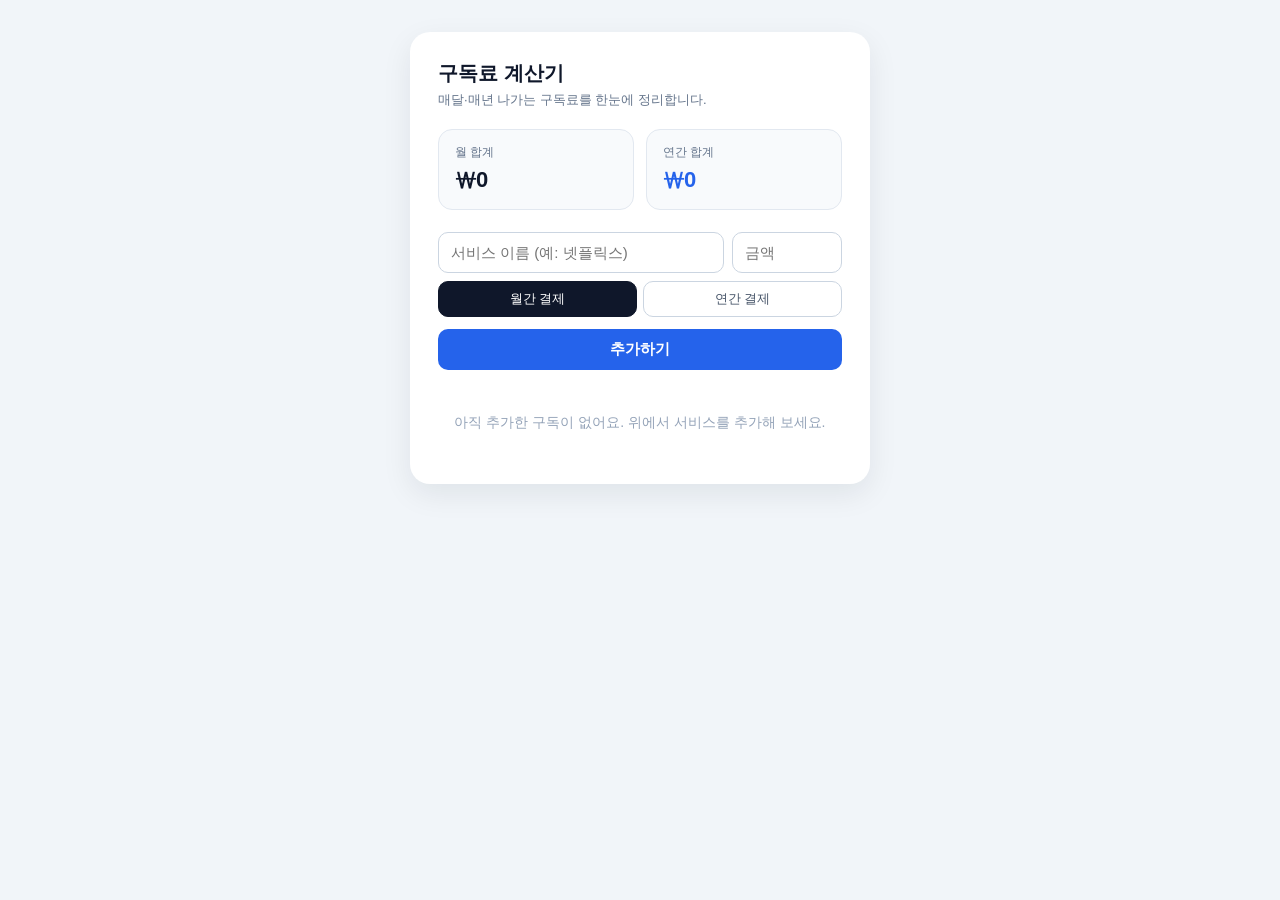
==== chapters/ch03-아티팩트-코드-없이-도구-만들기/구독료-계산기/index.html @ 74e88dda "docs: ch02·03·05 서술화 및 원고 실습 자산 추가 - 표 위주 README를 '소제목+서술' 스타일로 전환(책 연결 절 번호 보존) - ch02: 프롬프트 기법·문서 " ====
<!DOCTYPE html>
<!--
  구독료 계산기 — 『클로드 활용 입문서』 3장 예제 3.2~3.3 재현
  책에서 클로드 아티팩트로 만든 도구를, 같은 동작으로 단일 HTML 파일에 담았습니다.
  - 서비스 이름 + 월 요금을 한 줄씩 추가/삭제 (Enter로도 추가)
  - 월 합계와 연간 합계(월 × 12)를 상단 카드에 표시
  - 항목마다 월간/연간 결제 선택, 연간은 12로 나눠 월 비용으로 환산해 합계에 반영
  - 월 환산 기준 가장 비싼 구독은 👑 왕관과 노란 배경으로 강조
  - 입력 내용은 브라우저에 자동 저장되어 다시 열어도 유지
  인터넷 연결 없이 브라우저로 바로 열어 쓸 수 있습니다.
-->
<html lang="ko">
<head>
<meta charset="UTF-8">
<meta name="viewport" content="width=device-width, initial-scale=1.0">
<title>구독료 계산기</title>
<style>
  * { box-sizing: border-box; }
  body {
    margin: 0; min-height: 100vh; display: flex; align-items: flex-start; justify-content: center;
    background: #f1f5f9; font-family: -apple-system, "Apple SD Gothic Neo", "Malgun Gothic", sans-serif;
    color: #0f172a; padding: 32px 16px;
  }
  .card {
    background: #fff; border-radius: 20px; box-shadow: 0 10px 30px rgba(15,23,42,.08);
    width: 100%; max-width: 460px; padding: 28px;
  }
  h1 { font-size: 20px; margin: 0 0 4px; }
  .sub { color: #64748b; font-size: 13px; margin-bottom: 20px; }

  .totals { display: flex; gap: 12px; margin-bottom: 22px; }
  .total {
    flex: 1; background: #f8fafc; border: 1px solid #e2e8f0; border-radius: 14px;
    padding: 14px 16px;
  }
  .total .t-label { font-size: 12px; color: #64748b; margin-bottom: 4px; }
  .total .t-value { font-size: 22px; font-weight: 700; }
  .total.year .t-value { color: #2563eb; }

  .inputs { display: grid; grid-template-columns: 1fr 110px; gap: 8px; }
  .inputs input {
    width: 100%; padding: 11px 12px; font-size: 15px; border: 1px solid #cbd5e1;
    border-radius: 10px; background: #fff; color: #0f172a;
  }
  input:focus { outline: 2px solid #2563eb; border-color: transparent; }
  .cycle { display: flex; gap: 6px; margin: 8px 0 4px; }
  .cycle button {
    flex: 1; padding: 8px; font-size: 13px; border: 1px solid #cbd5e1; border-radius: 10px;
    background: #fff; color: #475569; cursor: pointer;
  }
  .cycle button.on { background: #0f172a; color: #fff; border-color: #0f172a; }
  .add {
    width: 100%; margin-top: 8px; padding: 11px; font-size: 15px; font-weight: 600;
    border: none; border-radius: 10px; background: #2563eb; color: #fff; cursor: pointer;
  }
  .add:hover { background: #1d4ed8; }

  ul { list-style: none; margin: 20px 0 0; padding: 0; }
  li {
    display: flex; align-items: center; gap: 10px; padding: 12px 14px; border-radius: 12px;
    border: 1px solid #eef2f7; margin-bottom: 8px; transition: background .15s;
  }
  li.top { background: #fefce8; border-color: #fde68a; }
  li .crown { font-size: 16px; width: 18px; }
  li .name { font-weight: 600; flex: 1; min-width: 0; overflow: hidden; text-overflow: ellipsis; white-space: nowrap; }
  li .amt { text-align: right; font-variant-numeric: tabular-nums; }
  li .amt .per { font-size: 15px; font-weight: 600; }
  li .amt .note { display: block; font-size: 11px; color: #94a3b8; }
  li .del {
    border: none; background: none; color: #cbd5e1; font-size: 16px; cursor: pointer;
    opacity: 0; transition: opacity .15s; padding: 4px;
  }
  li:hover .del { opacity: 1; }
  li .del:hover { color: #ef4444; }
  .empty { color: #94a3b8; font-size: 14px; text-align: center; padding: 24px 0; }
</style>
</head>
<body>
  <div class="card">
    <h1>구독료 계산기</h1>
    <div class="sub">매달·매년 나가는 구독료를 한눈에 정리합니다.</div>

    <div class="totals">
      <div class="total month">
        <div class="t-label">월 합계</div>
        <div class="t-value" id="monthTotal">₩0</div>
      </div>
      <div class="total year">
        <div class="t-label">연간 합계</div>
        <div class="t-value" id="yearTotal">₩0</div>
      </div>
    </div>

    <div class="inputs">
      <input id="name" type="text" placeholder="서비스 이름 (예: 넷플릭스)">
      <input id="amount" type="number" inputmode="numeric" placeholder="금액">
    </div>
    <div class="cycle">
      <button type="button" data-cycle="monthly" class="on">월간 결제</button>
      <button type="button" data-cycle="yearly">연간 결제</button>
    </div>
    <button class="add" id="add">추가하기</button>

    <ul id="list"></ul>
    <div class="empty" id="empty">아직 추가한 구독이 없어요. 위에서 서비스를 추가해 보세요.</div>
  </div>

<script>
  const KEY = 'subscription-calculator-items';
  let items = load();
  let cycle = 'monthly';

  const $ = (id) => document.getElementById(id);
  const nameEl = $('name'), amountEl = $('amount'), listEl = $('list'), emptyEl = $('empty');

  function load() {
    try { return JSON.parse(localStorage.getItem(KEY)) || []; }
    catch (e) { return []; }
  }
  function save() { localStorage.setItem(KEY, JSON.stringify(items)); }

  // 연간 결제는 12로 나눠 월 비용으로 환산합니다(책 예제 3.3).
  const monthlyOf = (it) => it.cycle === 'yearly' ? it.amount / 12 : it.amount;
  const won = (n) => '₩' + Math.round(n).toLocaleString('ko-KR');

  function addItem() {
    const name = nameEl.value.trim();
    const amount = Number(amountEl.value);
    if (!name || !amount || amount <= 0) return;
    items.push({ name, amount, cycle });
    save();
    nameEl.value = ''; amountEl.value = ''; nameEl.focus();
    render();
  }

  function removeItem(i) { items.splice(i, 1); save(); render(); }

  function render() {
    const monthly = items.reduce((sum, it) => sum + monthlyOf(it), 0);
    $('monthTotal').textContent = won(monthly);
    $('yearTotal').textContent = won(monthly * 12);

    // 월 환산 기준 최고가 항목을 찾습니다.
    let topIdx = -1, topVal = 0;
    items.forEach((it, i) => { const m = monthlyOf(it); if (m > topVal) { topVal = m; topIdx = i; } });

    emptyEl.style.display = items.length ? 'none' : 'block';
    listEl.innerHTML = '';
    items.forEach((it, i) => {
      const li = document.createElement('li');
      if (i === topIdx) li.className = 'top';
      const note = it.cycle === 'yearly' ? `<span class="note">연 ${won(it.amount)} 결제</span>` : '';
      li.innerHTML =
        `<span class="crown">${i === topIdx ? '👑' : ''}</span>` +
        `<span class="name">${escapeHtml(it.name)}</span>` +
        `<span class="amt"><span class="per">${won(monthlyOf(it))} /월</span>${note}</span>` +
        `<button class="del" title="삭제" aria-label="삭제">🗑</button>`;
      li.querySelector('.del').addEventListener('click', () => removeItem(i));
      listEl.appendChild(li);
    });
  }

  function escapeHtml(s) {
    return s.replace(/[&<>"']/g, (c) => ({ '&': '&amp;', '<': '&lt;', '>': '&gt;', '"': '&quot;', "'": '&#39;' }[c]));
  }

  $('add').addEventListener('click', addItem);
  [nameEl, amountEl].forEach((el) => el.addEventListener('keydown', (e) => { if (e.key === 'Enter') addItem(); }));
  document.querySelectorAll('.cycle button').forEach((btn) => {
    btn.addEventListener('click', () => {
      cycle = btn.dataset.cycle;
      document.querySelectorAll('.cycle button').forEach((b) => b.classList.toggle('on', b === btn));
    });
  });

  render();
</script>
</body>
</html>
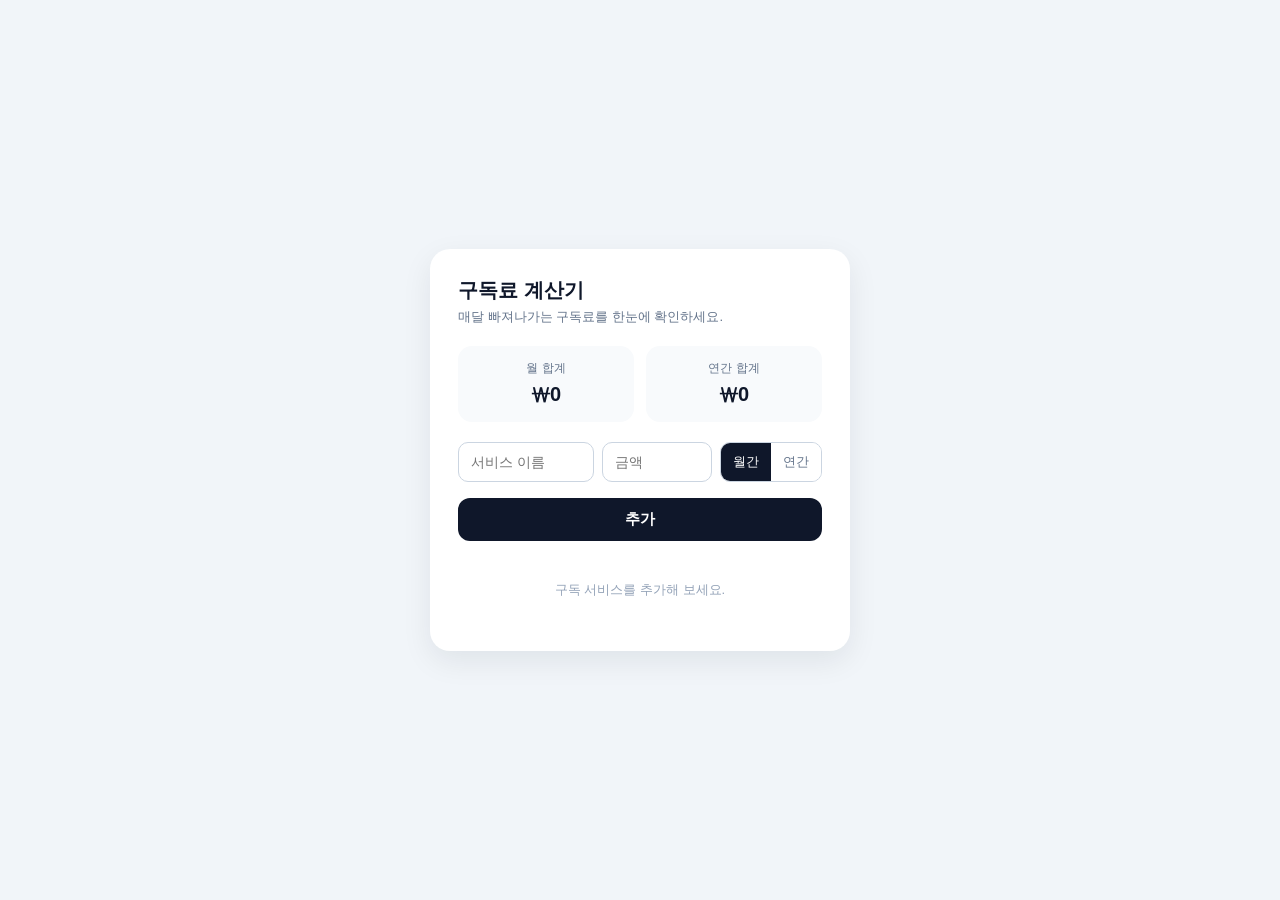
==== commit b2a386c1: "책 원고 예제 정합: 장별 프롬프트·실습 자산 보강 원고 [IN] 블록과 저장소를 맞추고, 3장 환율계산기를 구독료 계산기로 교체했다. 2장 예제 2.1~2.20, 5~9장 프롬프" ====
--- a/chapters/ch03-아티팩트-코드-없이-도구-만들기/구독료-계산기/index.html
+++ b/chapters/ch03-아티팩트-코드-없이-도구-만들기/구독료-계산기/index.html
@@ -1,13 +1,9 @@
 <!DOCTYPE html>
 <!--
   구독료 계산기 — 『클로드 활용 입문서』 3장 예제 3.2~3.3 재현
-  책에서 클로드 아티팩트로 만든 도구를, 같은 동작으로 단일 HTML 파일에 담았습니다.
-  - 서비스 이름 + 월 요금을 한 줄씩 추가/삭제 (Enter로도 추가)
-  - 월 합계와 연간 합계(월 × 12)를 상단 카드에 표시
-  - 항목마다 월간/연간 결제 선택, 연간은 12로 나눠 월 비용으로 환산해 합계에 반영
-  - 월 환산 기준 가장 비싼 구독은 👑 왕관과 노란 배경으로 강조
-  - 입력 내용은 브라우저에 자동 저장되어 다시 열어도 유지
-  인터넷 연결 없이 브라우저로 바로 열어 쓸 수 있습니다.
+  - 서비스 추가/삭제, 월·연 합계
+  - 항목별 월간/연간 결제 토글, 연간은 12로 나눠 월 환산
+  - 월 환산 기준 최고가 항목 강조(👑)
 -->
 <html lang="ko">
 <head>
@@ -17,163 +13,161 @@
 <style>
   * { box-sizing: border-box; }
   body {
-    margin: 0; min-height: 100vh; display: flex; align-items: flex-start; justify-content: center;
+    margin: 0; min-height: 100vh; display: flex; align-items: center; justify-content: center;
     background: #f1f5f9; font-family: -apple-system, "Apple SD Gothic Neo", "Malgun Gothic", sans-serif;
-    color: #0f172a; padding: 32px 16px;
+    color: #0f172a; padding: 24px;
   }
   .card {
     background: #fff; border-radius: 20px; box-shadow: 0 10px 30px rgba(15,23,42,.08);
-    width: 100%; max-width: 460px; padding: 28px;
+    width: 100%; max-width: 420px; padding: 28px;
   }
   h1 { font-size: 20px; margin: 0 0 4px; }
   .sub { color: #64748b; font-size: 13px; margin-bottom: 20px; }
-
-  .totals { display: flex; gap: 12px; margin-bottom: 22px; }
-  .total {
-    flex: 1; background: #f8fafc; border: 1px solid #e2e8f0; border-radius: 14px;
-    padding: 14px 16px;
+  .totals {
+    display: grid; grid-template-columns: 1fr 1fr; gap: 12px; margin-bottom: 20px;
   }
-  .total .t-label { font-size: 12px; color: #64748b; margin-bottom: 4px; }
-  .total .t-value { font-size: 22px; font-weight: 700; }
-  .total.year .t-value { color: #2563eb; }
-
-  .inputs { display: grid; grid-template-columns: 1fr 110px; gap: 8px; }
-  .inputs input {
-    width: 100%; padding: 11px 12px; font-size: 15px; border: 1px solid #cbd5e1;
-    border-radius: 10px; background: #fff; color: #0f172a;
+  .total-box {
+    background: #f8fafc; border-radius: 14px; padding: 14px; text-align: center;
   }
-  input:focus { outline: 2px solid #2563eb; border-color: transparent; }
-  .cycle { display: flex; gap: 6px; margin: 8px 0 4px; }
-  .cycle button {
-    flex: 1; padding: 8px; font-size: 13px; border: 1px solid #cbd5e1; border-radius: 10px;
-    background: #fff; color: #475569; cursor: pointer;
+  .total-box span { display: block; font-size: 12px; color: #64748b; margin-bottom: 4px; }
+  .total-box strong { font-size: 20px; color: #0f172a; }
+  .add-row { display: flex; gap: 8px; margin-bottom: 16px; flex-wrap: wrap; }
+  .add-row input { flex: 1; min-width: 100px; padding: 10px 12px; border: 1px solid #cbd5e1; border-radius: 10px; font-size: 14px; }
+  .add-row input[type="number"] { max-width: 110px; }
+  .toggle { display: flex; border: 1px solid #cbd5e1; border-radius: 10px; overflow: hidden; }
+  .toggle button {
+    border: none; background: #fff; padding: 10px 12px; font-size: 13px; cursor: pointer; color: #64748b;
   }
-  .cycle button.on { background: #0f172a; color: #fff; border-color: #0f172a; }
-  .add {
-    width: 100%; margin-top: 8px; padding: 11px; font-size: 15px; font-weight: 600;
-    border: none; border-radius: 10px; background: #2563eb; color: #fff; cursor: pointer;
+  .toggle button.active { background: #0f172a; color: #fff; }
+  .btn-add {
+    width: 100%; padding: 12px; border: none; border-radius: 12px; background: #0f172a; color: #fff;
+    font-size: 15px; font-weight: 600; cursor: pointer; margin-bottom: 16px;
   }
-  .add:hover { background: #1d4ed8; }
-
-  ul { list-style: none; margin: 20px 0 0; padding: 0; }
-  li {
-    display: flex; align-items: center; gap: 10px; padding: 12px 14px; border-radius: 12px;
-    border: 1px solid #eef2f7; margin-bottom: 8px; transition: background .15s;
+  .list { list-style: none; margin: 0; padding: 0; }
+  .item {
+    display: flex; align-items: center; justify-content: space-between; gap: 8px;
+    padding: 12px 14px; border-radius: 12px; margin-bottom: 8px; background: #f8fafc;
+    border: 1px solid #e2e8f0;
   }
-  li.top { background: #fefce8; border-color: #fde68a; }
-  li .crown { font-size: 16px; width: 18px; }
-  li .name { font-weight: 600; flex: 1; min-width: 0; overflow: hidden; text-overflow: ellipsis; white-space: nowrap; }
-  li .amt { text-align: right; font-variant-numeric: tabular-nums; }
-  li .amt .per { font-size: 15px; font-weight: 600; }
-  li .amt .note { display: block; font-size: 11px; color: #94a3b8; }
-  li .del {
-    border: none; background: none; color: #cbd5e1; font-size: 16px; cursor: pointer;
-    opacity: 0; transition: opacity .15s; padding: 4px;
+  .item.top { background: #fef9c3; border-color: #fde047; }
+  .item-info { flex: 1; min-width: 0; }
+  .item-name { font-weight: 600; font-size: 14px; }
+  .item-price { font-size: 13px; color: #475569; margin-top: 2px; }
+  .item-sub { font-size: 11px; color: #94a3b8; }
+  .del {
+    border: none; background: transparent; cursor: pointer; font-size: 18px; opacity: .5; padding: 4px;
   }
-  li:hover .del { opacity: 1; }
-  li .del:hover { color: #ef4444; }
-  .empty { color: #94a3b8; font-size: 14px; text-align: center; padding: 24px 0; }
+  .del:hover { opacity: 1; }
+  .empty { text-align: center; color: #94a3b8; font-size: 13px; padding: 24px 0; }
 </style>
 </head>
 <body>
   <div class="card">
     <h1>구독료 계산기</h1>
-    <div class="sub">매달·매년 나가는 구독료를 한눈에 정리합니다.</div>
+    <div class="sub">매달 빠져나가는 구독료를 한눈에 확인하세요.</div>
 
     <div class="totals">
-      <div class="total month">
-        <div class="t-label">월 합계</div>
-        <div class="t-value" id="monthTotal">₩0</div>
-      </div>
-      <div class="total year">
-        <div class="t-label">연간 합계</div>
-        <div class="t-value" id="yearTotal">₩0</div>
+      <div class="total-box"><span>월 합계</span><strong id="monthlyTotal">₩0</strong></div>
+      <div class="total-box"><span>연간 합계</span><strong id="yearlyTotal">₩0</strong></div>
+    </div>
+
+    <div class="add-row">
+      <input id="nameInput" type="text" placeholder="서비스 이름">
+      <input id="priceInput" type="number" placeholder="금액" min="0">
+      <div class="toggle" id="cycleToggle">
+        <button type="button" class="active" data-cycle="monthly">월간</button>
+        <button type="button" data-cycle="yearly">연간</button>
       </div>
     </div>
+    <button class="btn-add" id="addBtn">추가</button>
 
-    <div class="inputs">
-      <input id="name" type="text" placeholder="서비스 이름 (예: 넷플릭스)">
-      <input id="amount" type="number" inputmode="numeric" placeholder="금액">
-    </div>
-    <div class="cycle">
-      <button type="button" data-cycle="monthly" class="on">월간 결제</button>
-      <button type="button" data-cycle="yearly">연간 결제</button>
-    </div>
-    <button class="add" id="add">추가하기</button>
-
-    <ul id="list"></ul>
-    <div class="empty" id="empty">아직 추가한 구독이 없어요. 위에서 서비스를 추가해 보세요.</div>
+    <ul class="list" id="list"></ul>
+    <div class="empty" id="empty">구독 서비스를 추가해 보세요.</div>
   </div>
 
 <script>
-  const KEY = 'subscription-calculator-items';
-  let items = load();
-  let cycle = 'monthly';
+  let items = [];
+  let addCycle = 'monthly';
 
-  const $ = (id) => document.getElementById(id);
-  const nameEl = $('name'), amountEl = $('amount'), listEl = $('list'), emptyEl = $('empty');
+  const fmt = (n) => '₩' + Math.round(n).toLocaleString('ko-KR');
 
-  function load() {
-    try { return JSON.parse(localStorage.getItem(KEY)) || []; }
-    catch (e) { return []; }
+  function monthlyEquiv(item) {
+    return item.cycle === 'yearly' ? item.price / 12 : item.price;
   }
-  function save() { localStorage.setItem(KEY, JSON.stringify(items)); }
 
-  // 연간 결제는 12로 나눠 월 비용으로 환산합니다(책 예제 3.3).
-  const monthlyOf = (it) => it.cycle === 'yearly' ? it.amount / 12 : it.amount;
-  const won = (n) => '₩' + Math.round(n).toLocaleString('ko-KR');
+  function render() {
+    const list = document.getElementById('list');
+    const empty = document.getElementById('empty');
+    list.innerHTML = '';
+    if (!items.length) {
+      empty.style.display = 'block';
+      document.getElementById('monthlyTotal').textContent = '₩0';
+      document.getElementById('yearlyTotal').textContent = '₩0';
+      return;
+    }
+    empty.style.display = 'none';
+
+    const equivs = items.map(monthlyEquiv);
+    const max = Math.max(...equivs);
+
+    items.forEach((item, i) => {
+      const eq = equivs[i];
+      const li = document.createElement('li');
+      li.className = 'item' + (eq === max && items.length > 1 ? ' top' : '');
+      const crown = eq === max && items.length > 1 ? '👑 ' : '';
+      const sub = item.cycle === 'yearly'
+        ? `<div class="item-sub">연 ₩${item.price.toLocaleString('ko-KR')} 결제</div>`
+        : '';
+      li.innerHTML = `
+        <div class="item-info">
+          <div class="item-name">${crown}${item.name}</div>
+          <div class="item-price">${fmt(eq)}/월</div>
+          ${sub}
+        </div>
+        <button class="del" data-i="${i}" title="삭제">🗑</button>`;
+      list.appendChild(li);
+    });
+
+    const monthly = equivs.reduce((a, b) => a + b, 0);
+    document.getElementById('monthlyTotal').textContent = fmt(monthly);
+    document.getElementById('yearlyTotal').textContent = fmt(monthly * 12);
+
+    list.querySelectorAll('.del').forEach((btn) => {
+      btn.addEventListener('click', () => {
+        items.splice(Number(btn.dataset.i), 1);
+        render();
+      });
+    });
+  }
 
   function addItem() {
-    const name = nameEl.value.trim();
-    const amount = Number(amountEl.value);
-    if (!name || !amount || amount <= 0) return;
-    items.push({ name, amount, cycle });
-    save();
-    nameEl.value = ''; amountEl.value = ''; nameEl.focus();
+    const name = document.getElementById('nameInput').value.trim();
+    const price = Number(document.getElementById('priceInput').value);
+    if (!name || !price) return;
+    items.push({ name, price, cycle: addCycle });
+    document.getElementById('nameInput').value = '';
+    document.getElementById('priceInput').value = '';
+    document.getElementById('nameInput').focus();
     render();
   }
 
-  function removeItem(i) { items.splice(i, 1); save(); render(); }
+  document.getElementById('addBtn').addEventListener('click', addItem);
+  document.getElementById('nameInput').addEventListener('keydown', (e) => {
+    if (e.key === 'Enter') addItem();
+  });
+  document.getElementById('priceInput').addEventListener('keydown', (e) => {
+    if (e.key === 'Enter') addItem();
+  });
 
-  function render() {
-    const monthly = items.reduce((sum, it) => sum + monthlyOf(it), 0);
-    $('monthTotal').textContent = won(monthly);
-    $('yearTotal').textContent = won(monthly * 12);
-
-    // 월 환산 기준 최고가 항목을 찾습니다.
-    let topIdx = -1, topVal = 0;
-    items.forEach((it, i) => { const m = monthlyOf(it); if (m > topVal) { topVal = m; topIdx = i; } });
-
-    emptyEl.style.display = items.length ? 'none' : 'block';
-    listEl.innerHTML = '';
-    items.forEach((it, i) => {
-      const li = document.createElement('li');
-      if (i === topIdx) li.className = 'top';
-      const note = it.cycle === 'yearly' ? `<span class="note">연 ${won(it.amount)} 결제</span>` : '';
-      li.innerHTML =
-        `<span class="crown">${i === topIdx ? '👑' : ''}</span>` +
-        `<span class="name">${escapeHtml(it.name)}</span>` +
-        `<span class="amt"><span class="per">${won(monthlyOf(it))} /월</span>${note}</span>` +
-        `<button class="del" title="삭제" aria-label="삭제">🗑</button>`;
-      li.querySelector('.del').addEventListener('click', () => removeItem(i));
-      listEl.appendChild(li);
-    });
-  }
-
-  function escapeHtml(s) {
-    return s.replace(/[&<>"']/g, (c) => ({ '&': '&amp;', '<': '&lt;', '>': '&gt;', '"': '&quot;', "'": '&#39;' }[c]));
-  }
-
-  $('add').addEventListener('click', addItem);
-  [nameEl, amountEl].forEach((el) => el.addEventListener('keydown', (e) => { if (e.key === 'Enter') addItem(); }));
-  document.querySelectorAll('.cycle button').forEach((btn) => {
-    btn.addEventListener('click', () => {
-      cycle = btn.dataset.cycle;
-      document.querySelectorAll('.cycle button').forEach((b) => b.classList.toggle('on', b === btn));
-    });
+  document.getElementById('cycleToggle').addEventListener('click', (e) => {
+    const btn = e.target.closest('button[data-cycle]');
+    if (!btn) return;
+    addCycle = btn.dataset.cycle;
+    document.querySelectorAll('#cycleToggle button').forEach((b) => b.classList.remove('active'));
+    btn.classList.add('active');
   });
 
   render();
 </script>
 </body>
-</html>
+</html>
